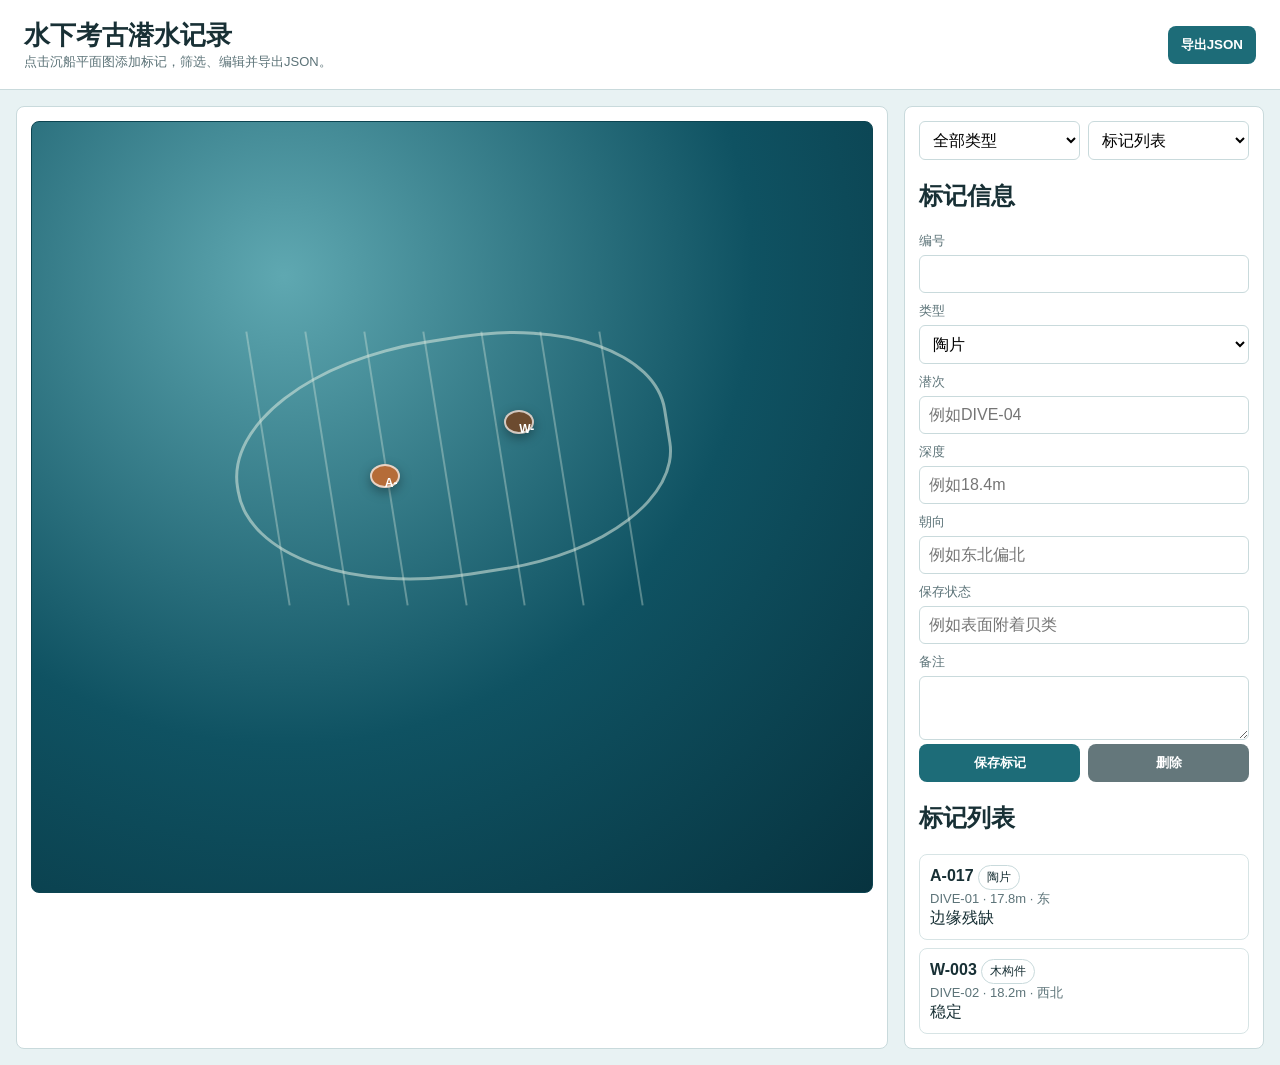
==== index.html @ 4ad2156d "chore: initial environment snapshot" ====
<!doctype html>
<html lang="zh-CN">
<head>
  <meta charset="utf-8">
  <meta name="viewport" content="width=device-width, initial-scale=1">
  <title>水下考古潜水记录</title>
  <style>
    * { box-sizing: border-box; }
    body { margin: 0; font-family: Arial, "PingFang SC", sans-serif; background: #e8f2f3; color: #183035; }
    header { padding: 18px 24px; background: #fff; border-bottom: 1px solid #c9dadc; display: flex; justify-content: space-between; gap: 16px; align-items: center; }
    h1 { margin: 0; font-size: 26px; }
    button { border: 0; border-radius: 8px; padding: 10px 13px; background: #1d6c78; color: #fff; font-weight: 800; cursor: pointer; }
    button.secondary { background: #64777b; }
    input, select, textarea { width: 100%; border: 1px solid #c9dadc; border-radius: 6px; padding: 9px; font: inherit; background: #fff; }
    textarea { min-height: 64px; }
    label { display: block; margin: 9px 0 5px; color: #5c7378; font-size: 13px; }
    .app { display: grid; grid-template-columns: 1fr 360px; gap: 16px; padding: 16px; }
    .panel { background: #fff; border: 1px solid #c9dadc; border-radius: 8px; padding: 14px; }
    .map { position: relative; height: calc(100vh - 128px); min-height: 560px; overflow: hidden; background: radial-gradient(circle at 30% 20%, #5fa8b1, #0f5262 55%, #07333f); border-radius: 8px; border: 1px solid #0c4451; cursor: crosshair; }
    .wreck { position: absolute; left: 24%; top: 28%; width: 52%; height: 31%; border: 3px solid rgba(220,235,224,.55); border-radius: 48% 44% 42% 50%; transform: rotate(-9deg); }
    .rib { position: absolute; width: 2px; height: 36%; background: rgba(220,235,224,.35); top: 27%; transform: rotate(-9deg); }
    .marker { position: absolute; width: 22px; height: 22px; border-radius: 50%; display: grid; place-items: center; color: #fff; font-size: 12px; font-weight: 800; transform: translate(-50%, -50%); border: 2px solid rgba(255,255,255,.7); box-shadow: 0 4px 12px rgba(0,0,0,.35); cursor: pointer; }
    .marker.selected { outline: 4px solid rgba(255,234,124,.75); }
    .ceramic { background: #b56c38; } .wood { background: #6c4b2f; } .metal { background: #6e7880; } .unknown { background: #725ca6; }
    .toolbar { display: grid; grid-template-columns: 1fr 1fr; gap: 8px; margin-bottom: 10px; }
    .list { display: grid; gap: 8px; max-height: 330px; overflow: auto; }
    .item { border: 1px solid #d7e4e5; border-radius: 8px; padding: 10px; cursor: pointer; }
    .item.active { border-color: #1d6c78; background: #eef8f9; }
    .timeline { display: grid; gap: 8px; max-height: 240px; overflow: auto; }
    .pill { display: inline-block; padding: 3px 8px; border: 1px solid #c9dadc; border-radius: 999px; font-size: 12px; }
    .muted { color: #5c7378; font-size: 13px; }
    @media (max-width: 980px) { header { display: block; } .app { grid-template-columns: 1fr; } .map { height: 560px; } }
  </style>
</head>
<body>
  <header>
    <div><h1>水下考古潜水记录</h1><div class="muted">点击沉船平面图添加标记，筛选、编辑并导出JSON。</div></div>
    <button id="exportBtn">导出JSON</button>
  </header>
  <main class="app">
    <section class="panel">
      <div class="map" id="map"><div class="wreck"></div></div>
    </section>
    <aside class="panel">
      <div class="toolbar">
        <select id="filter"><option value="">全部类型</option><option value="ceramic">陶片</option><option value="wood">木构件</option><option value="metal">金属件</option><option value="unknown">未知物</option></select>
        <select id="view"><option value="list">标记列表</option><option value="timeline">潜次时间线</option></select>
      </div>
      <form id="form">
        <h2>标记信息</h2>
        <input name="id" type="hidden">
        <label>编号</label><input name="code" required>
        <label>类型</label><select name="type"><option value="ceramic">陶片</option><option value="wood">木构件</option><option value="metal">金属件</option><option value="unknown">未知物</option></select>
        <label>潜次</label><input name="dive" placeholder="例如DIVE-04" required>
        <label>深度</label><input name="depth" placeholder="例如18.4m" required>
        <label>朝向</label><input name="orientation" placeholder="例如东北偏北">
        <label>保存状态</label><input name="condition" placeholder="例如表面附着贝类">
        <label>备注</label><textarea name="note"></textarea>
        <div class="toolbar"><button>保存标记</button><button type="button" id="deleteBtn" class="secondary">删除</button></div>
      </form>
      <h2 id="listTitle">标记列表</h2>
      <div id="list" class="list"></div>
    </aside>
  </main>
  <script>
    const map = document.querySelector("#map");
    const form = document.querySelector("#form");
    const list = document.querySelector("#list");
    const filter = document.querySelector("#filter");
    const view = document.querySelector("#view");
    const listTitle = document.querySelector("#listTitle");
    const typeNames = { ceramic: "陶片", wood: "木构件", metal: "金属件", unknown: "未知物" };
    let marks = JSON.parse(localStorage.getItem("zfl30Marks") || "[]");
    let pending = null;
    if (!marks.length) {
      marks = [
        { id: crypto.randomUUID(), code: "A-017", type: "ceramic", dive: "DIVE-01", x: 42, y: 46, depth: "17.8m", orientation: "东", condition: "边缘残缺", note: "靠近船肋" },
        { id: crypto.randomUUID(), code: "W-003", type: "wood", dive: "DIVE-02", x: 58, y: 39, depth: "18.2m", orientation: "西北", condition: "稳定", note: "疑似横梁" }
      ];
      save();
    }
    for (let i = 0; i < 7; i++) {
      const rib = document.createElement("div");
      rib.className = "rib";
      rib.style.left = 28 + i * 7 + "%";
      map.appendChild(rib);
    }
    function save() { localStorage.setItem("zfl30Marks", JSON.stringify(marks)); }
    function render() {
      map.querySelectorAll(".marker").forEach(el => el.remove());
      const filtered = filter.value ? marks.filter(m => m.type === filter.value) : marks;
      filtered.forEach(mark => {
        const el = document.createElement("button");
        el.className = "marker " + mark.type + (mark.id === form.id.value ? " selected" : "");
        el.style.left = mark.x + "%";
        el.style.top = mark.y + "%";
        el.textContent = mark.code.slice(0, 2);
        el.onclick = event => { event.stopPropagation(); edit(mark.id); };
        map.appendChild(el);
      });
      if (view.value === "timeline") renderTimeline(filtered);
      else renderList(filtered);
    }
    function renderList(data) {
      listTitle.textContent = "标记列表";
      list.className = "list";
      list.innerHTML = data.map(m => '<div class="item '+(m.id===form.id.value?'active':'')+'" data-id="'+m.id+'"><b>'+m.code+'</b> <span class="pill">'+typeNames[m.type]+'</span><div class="muted">'+m.dive+' · '+m.depth+' · '+m.orientation+'</div><div>'+m.condition+'</div></div>').join("");
      list.querySelectorAll("[data-id]").forEach(el => el.onclick = () => edit(el.dataset.id));
    }
    function renderTimeline(data) {
      listTitle.textContent = "潜次时间线";
      list.className = "timeline";
      const groups = data.reduce((map, item) => ((map[item.dive] ||= []).push(item), map), {});
      list.innerHTML = Object.entries(groups).map(([dive, items]) => '<div class="item"><b>'+dive+'</b><div class="muted">新增'+items.length+'个标记</div>'+items.map(i => '<div>'+i.code+' · '+typeNames[i.type]+'</div>').join("")+'</div>').join("");
    }
    function edit(id) {
      const mark = marks.find(m => m.id === id);
      if (!mark) return;
      for (const [key, value] of Object.entries(mark)) if (form[key]) form[key].value = value;
      pending = { x: mark.x, y: mark.y };
      render();
    }
    map.addEventListener("click", event => {
      const rect = map.getBoundingClientRect();
      pending = { x: Number(((event.clientX - rect.left) / rect.width * 100).toFixed(2)), y: Number(((event.clientY - rect.top) / rect.height * 100).toFixed(2)) };
      form.reset();
      form.id.value = "";
      form.code.value = "M-" + String(marks.length + 1).padStart(3, "0");
      form.dive.value = "DIVE-01";
      render();
    });
    form.onsubmit = event => {
      event.preventDefault();
      if (!pending) pending = { x: 50, y: 50 };
      const data = Object.fromEntries(new FormData(form).entries());
      if (data.id) Object.assign(marks.find(m => m.id === data.id), data, pending);
      else marks.push({ ...data, id: crypto.randomUUID(), ...pending });
      save(); render();
    };
    document.querySelector("#deleteBtn").onclick = () => {
      if (!form.id.value) return;
      marks = marks.filter(m => m.id !== form.id.value);
      form.reset(); pending = null; save(); render();
    };
    document.querySelector("#exportBtn").onclick = () => {
      const blob = new Blob([JSON.stringify(marks, null, 2)], { type: "application/json" });
      const a = document.createElement("a");
      a.href = URL.createObjectURL(blob); a.download = "dive-marks.json"; a.click(); URL.revokeObjectURL(a.href);
    };
    filter.onchange = render; view.onchange = render;
    render();
  </script>
</body>
</html>
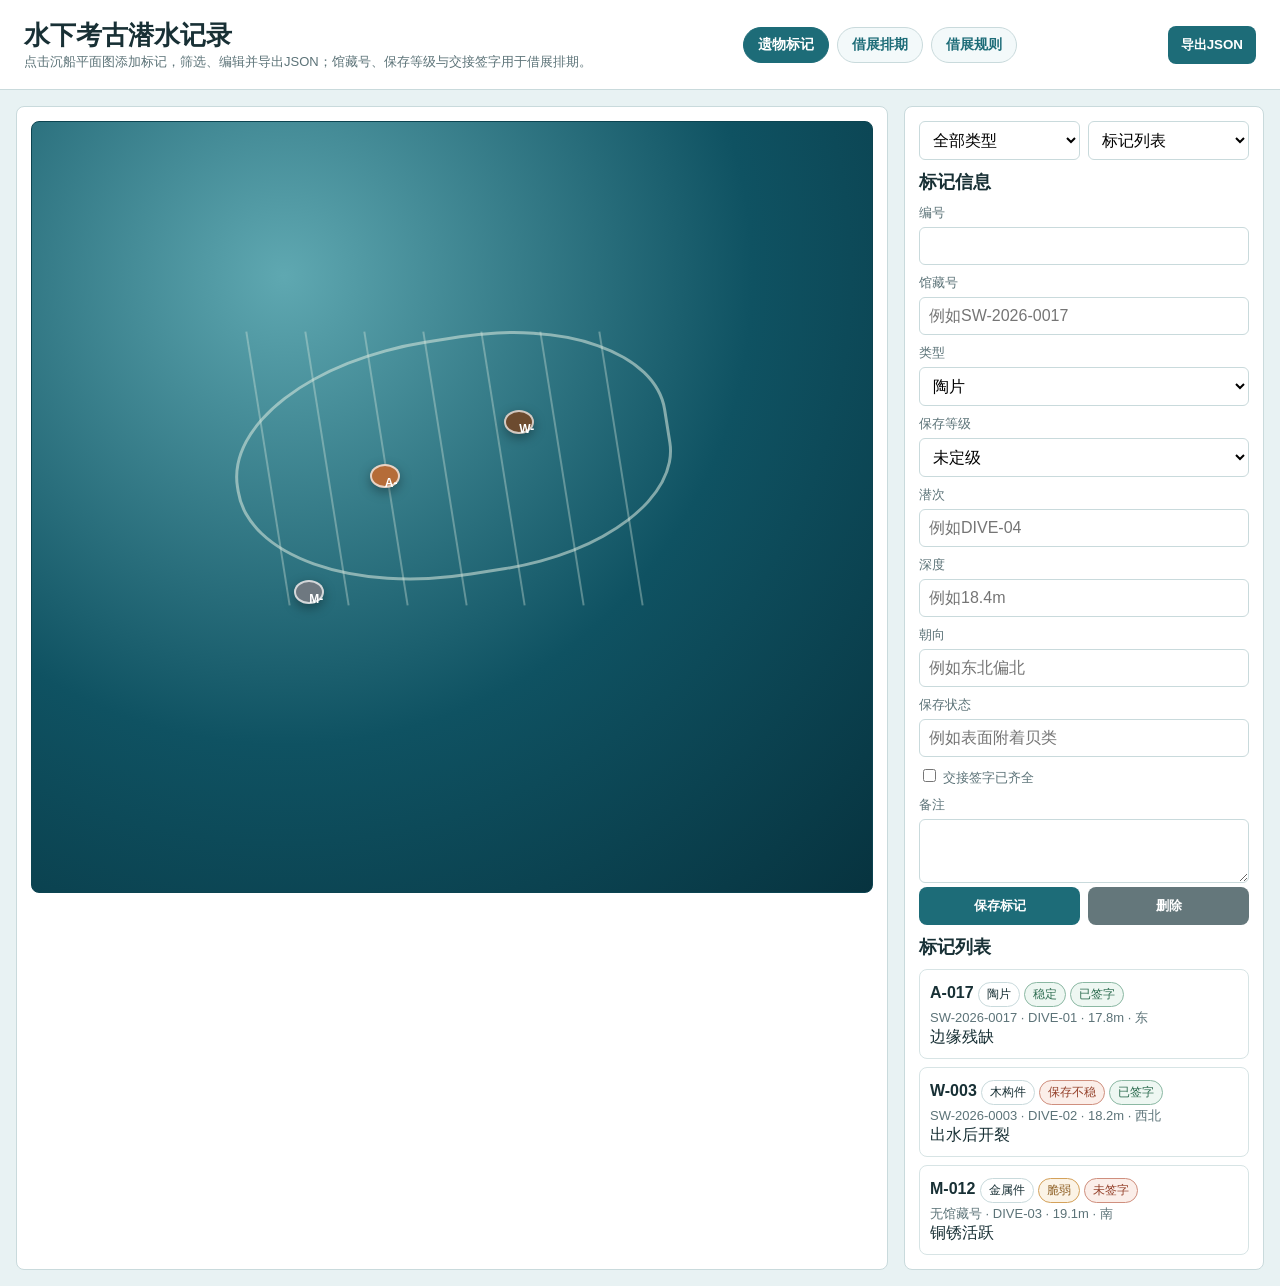
==== commit 8818ef5b: "fix: model A first-round result" ====
--- a/index.html
+++ b/index.html
@@ -3,38 +3,13 @@
 <head>
   <meta charset="utf-8">
   <meta name="viewport" content="width=device-width, initial-scale=1">
-  <title>水下考古潜水记录</title>
-  <style>
-    * { box-sizing: border-box; }
-    body { margin: 0; font-family: Arial, "PingFang SC", sans-serif; background: #e8f2f3; color: #183035; }
-    header { padding: 18px 24px; background: #fff; border-bottom: 1px solid #c9dadc; display: flex; justify-content: space-between; gap: 16px; align-items: center; }
-    h1 { margin: 0; font-size: 26px; }
-    button { border: 0; border-radius: 8px; padding: 10px 13px; background: #1d6c78; color: #fff; font-weight: 800; cursor: pointer; }
-    button.secondary { background: #64777b; }
-    input, select, textarea { width: 100%; border: 1px solid #c9dadc; border-radius: 6px; padding: 9px; font: inherit; background: #fff; }
-    textarea { min-height: 64px; }
-    label { display: block; margin: 9px 0 5px; color: #5c7378; font-size: 13px; }
-    .app { display: grid; grid-template-columns: 1fr 360px; gap: 16px; padding: 16px; }
-    .panel { background: #fff; border: 1px solid #c9dadc; border-radius: 8px; padding: 14px; }
-    .map { position: relative; height: calc(100vh - 128px); min-height: 560px; overflow: hidden; background: radial-gradient(circle at 30% 20%, #5fa8b1, #0f5262 55%, #07333f); border-radius: 8px; border: 1px solid #0c4451; cursor: crosshair; }
-    .wreck { position: absolute; left: 24%; top: 28%; width: 52%; height: 31%; border: 3px solid rgba(220,235,224,.55); border-radius: 48% 44% 42% 50%; transform: rotate(-9deg); }
-    .rib { position: absolute; width: 2px; height: 36%; background: rgba(220,235,224,.35); top: 27%; transform: rotate(-9deg); }
-    .marker { position: absolute; width: 22px; height: 22px; border-radius: 50%; display: grid; place-items: center; color: #fff; font-size: 12px; font-weight: 800; transform: translate(-50%, -50%); border: 2px solid rgba(255,255,255,.7); box-shadow: 0 4px 12px rgba(0,0,0,.35); cursor: pointer; }
-    .marker.selected { outline: 4px solid rgba(255,234,124,.75); }
-    .ceramic { background: #b56c38; } .wood { background: #6c4b2f; } .metal { background: #6e7880; } .unknown { background: #725ca6; }
-    .toolbar { display: grid; grid-template-columns: 1fr 1fr; gap: 8px; margin-bottom: 10px; }
-    .list { display: grid; gap: 8px; max-height: 330px; overflow: auto; }
-    .item { border: 1px solid #d7e4e5; border-radius: 8px; padding: 10px; cursor: pointer; }
-    .item.active { border-color: #1d6c78; background: #eef8f9; }
-    .timeline { display: grid; gap: 8px; max-height: 240px; overflow: auto; }
-    .pill { display: inline-block; padding: 3px 8px; border: 1px solid #c9dadc; border-radius: 999px; font-size: 12px; }
-    .muted { color: #5c7378; font-size: 13px; }
-    @media (max-width: 980px) { header { display: block; } .app { grid-template-columns: 1fr; } .map { height: 560px; } }
-  </style>
+  <title>遗物标记 · 水下考古潜水记录</title>
+  <link rel="stylesheet" href="css/app.css">
 </head>
 <body>
-  <header>
-    <div><h1>水下考古潜水记录</h1><div class="muted">点击沉船平面图添加标记，筛选、编辑并导出JSON。</div></div>
+  <header id="topbar">
+    <div><h1>水下考古潜水记录</h1><div class="muted">点击沉船平面图添加标记，筛选、编辑并导出JSON；馆藏号、保存等级与交接签字用于借展排期。</div></div>
+    <nav id="nav"></nav>
     <button id="exportBtn">导出JSON</button>
   </header>
   <main class="app">
@@ -50,11 +25,14 @@
         <h2>标记信息</h2>
         <input name="id" type="hidden">
         <label>编号</label><input name="code" required>
+        <label>馆藏号</label><input name="accession" placeholder="例如SW-2026-0017">
         <label>类型</label><select name="type"><option value="ceramic">陶片</option><option value="wood">木构件</option><option value="metal">金属件</option><option value="unknown">未知物</option></select>
+        <label>保存等级</label><select name="grade"></select>
         <label>潜次</label><input name="dive" placeholder="例如DIVE-04" required>
         <label>深度</label><input name="depth" placeholder="例如18.4m" required>
         <label>朝向</label><input name="orientation" placeholder="例如东北偏北">
         <label>保存状态</label><input name="condition" placeholder="例如表面附着贝类">
+        <label><input type="checkbox" name="signed" style="width:auto"> 交接签字已齐全</label>
         <label>备注</label><textarea name="note"></textarea>
         <div class="toolbar"><button>保存标记</button><button type="button" id="deleteBtn" class="secondary">删除</button></div>
       </form>
@@ -62,6 +40,9 @@
       <div id="list" class="list"></div>
     </aside>
   </main>
+  <script src="js/rules.js"></script>
+  <script src="js/store.js"></script>
+  <script src="js/nav.js"></script>
   <script>
     const map = document.querySelector("#map");
     const form = document.querySelector("#form");
@@ -70,22 +51,26 @@
     const view = document.querySelector("#view");
     const listTitle = document.querySelector("#listTitle");
     const typeNames = { ceramic: "陶片", wood: "木构件", metal: "金属件", unknown: "未知物" };
-    let marks = JSON.parse(localStorage.getItem("zfl30Marks") || "[]");
+    STORE.seed();
+    let marks = STORE.getMarks();
     let pending = null;
-    if (!marks.length) {
-      marks = [
-        { id: crypto.randomUUID(), code: "A-017", type: "ceramic", dive: "DIVE-01", x: 42, y: 46, depth: "17.8m", orientation: "东", condition: "边缘残缺", note: "靠近船肋" },
-        { id: crypto.randomUUID(), code: "W-003", type: "wood", dive: "DIVE-02", x: 58, y: 39, depth: "18.2m", orientation: "西北", condition: "稳定", note: "疑似横梁" }
-      ];
-      save();
-    }
+
+    // 保存等级选项来自借展规则（js/rules.js 唯一出处）
+    form.grade.innerHTML = '<option value="">未定级</option>' +
+      LOAN_RULES.RELIC_GRADES.map(g => '<option value="' + g.value + '">' + g.label + "</option>").join("");
+
     for (let i = 0; i < 7; i++) {
       const rib = document.createElement("div");
       rib.className = "rib";
       rib.style.left = 28 + i * 7 + "%";
       map.appendChild(rib);
     }
-    function save() { localStorage.setItem("zfl30Marks", JSON.stringify(marks)); }
+    function save() { STORE.saveMarks(marks); }
+    function gradePill(m) {
+      if (!m.grade) return '<span class="pill warn">未定级</span>';
+      const cls = m.grade === "unstable" ? "bad" : m.grade === "fragile" ? "warn" : "ok";
+      return '<span class="pill ' + cls + '">' + LOAN_RULES.gradeLabel(m.grade) + "</span>";
+    }
     function render() {
       map.querySelectorAll(".marker").forEach(el => el.remove());
       const filtered = filter.value ? marks.filter(m => m.type === filter.value) : marks;
@@ -104,7 +89,7 @@
     function renderList(data) {
       listTitle.textContent = "标记列表";
       list.className = "list";
-      list.innerHTML = data.map(m => '<div class="item '+(m.id===form.id.value?'active':'')+'" data-id="'+m.id+'"><b>'+m.code+'</b> <span class="pill">'+typeNames[m.type]+'</span><div class="muted">'+m.dive+' · '+m.depth+' · '+m.orientation+'</div><div>'+m.condition+'</div></div>').join("");
+      list.innerHTML = data.map(m => '<div class="item '+(m.id===form.id.value?'active':'')+'" data-id="'+m.id+'"><b>'+m.code+'</b> <span class="pill">'+typeNames[m.type]+'</span>'+gradePill(m)+(m.signed?'<span class="pill ok">已签字</span>':'<span class="pill bad">未签字</span>')+'<div class="muted">'+(m.accession||'无馆藏号')+' · '+m.dive+' · '+m.depth+' · '+m.orientation+'</div><div>'+m.condition+'</div></div>').join("");
       list.querySelectorAll("[data-id]").forEach(el => el.onclick = () => edit(el.dataset.id));
     }
     function renderTimeline(data) {
@@ -116,7 +101,11 @@
     function edit(id) {
       const mark = marks.find(m => m.id === id);
       if (!mark) return;
-      for (const [key, value] of Object.entries(mark)) if (form[key]) form[key].value = value;
+      for (const [key, value] of Object.entries(mark)) {
+        if (!form[key]) continue;
+        if (form[key].type === "checkbox") form[key].checked = !!value;
+        else form[key].value = value;
+      }
       pending = { x: mark.x, y: mark.y };
       render();
     }
@@ -133,6 +122,7 @@
       event.preventDefault();
       if (!pending) pending = { x: 50, y: 50 };
       const data = Object.fromEntries(new FormData(form).entries());
+      data.signed = form.signed.checked;
       if (data.id) Object.assign(marks.find(m => m.id === data.id), data, pending);
       else marks.push({ ...data, id: crypto.randomUUID(), ...pending });
       save(); render();
--- a/css/app.css
+++ b/css/app.css
@@ -0,0 +1,72 @@
+* { box-sizing: border-box; }
+body { margin: 0; font-family: Arial, "PingFang SC", sans-serif; background: #e8f2f3; color: #183035; }
+header { padding: 18px 24px; background: #fff; border-bottom: 1px solid #c9dadc; display: flex; justify-content: space-between; gap: 16px; align-items: center; flex-wrap: wrap; }
+h1 { margin: 0; font-size: 26px; }
+h2 { margin: 6px 0 10px; font-size: 18px; }
+h3 { margin: 0 0 6px; font-size: 15px; }
+button { border: 0; border-radius: 8px; padding: 10px 13px; background: #1d6c78; color: #fff; font-weight: 800; cursor: pointer; }
+button.secondary { background: #64777b; }
+button.tiny { padding: 6px 9px; font-size: 12px; border-radius: 6px; }
+input, select, textarea { width: 100%; border: 1px solid #c9dadc; border-radius: 6px; padding: 9px; font: inherit; background: #fff; }
+textarea { min-height: 64px; }
+label { display: block; margin: 9px 0 5px; color: #5c7378; font-size: 13px; }
+
+/* 页面连接：唯一导航来源（js/nav.js 注入） */
+nav#nav { display: flex; gap: 8px; flex: 1; justify-content: center; flex-wrap: wrap; }
+nav#nav a { padding: 8px 14px; border-radius: 999px; border: 1px solid #c9dadc; text-decoration: none; color: #1d6c78; font-weight: 700; font-size: 14px; background: #f3f9fa; }
+nav#nav a.active { background: #1d6c78; color: #fff; border-color: #1d6c78; }
+
+.app { display: grid; grid-template-columns: 1fr 360px; gap: 16px; padding: 16px; }
+.panel { background: #fff; border: 1px solid #c9dadc; border-radius: 8px; padding: 14px; }
+.map { position: relative; height: calc(100vh - 128px); min-height: 560px; overflow: hidden; background: radial-gradient(circle at 30% 20%, #5fa8b1, #0f5262 55%, #07333f); border-radius: 8px; border: 1px solid #0c4451; cursor: crosshair; }
+.wreck { position: absolute; left: 24%; top: 28%; width: 52%; height: 31%; border: 3px solid rgba(220,235,224,.55); border-radius: 48% 44% 42% 50%; transform: rotate(-9deg); }
+.rib { position: absolute; width: 2px; height: 36%; background: rgba(220,235,224,.35); top: 27%; transform: rotate(-9deg); }
+.marker { position: absolute; width: 22px; height: 22px; border-radius: 50%; display: grid; place-items: center; color: #fff; font-size: 12px; font-weight: 800; transform: translate(-50%, -50%); border: 2px solid rgba(255,255,255,.7); box-shadow: 0 4px 12px rgba(0,0,0,.35); cursor: pointer; }
+.marker.selected { outline: 4px solid rgba(255,234,124,.75); }
+.ceramic { background: #b56c38; } .wood { background: #6c4b2f; } .metal { background: #6e7880; } .unknown { background: #725ca6; }
+
+.toolbar { display: grid; grid-template-columns: 1fr 1fr; gap: 8px; margin-bottom: 10px; }
+.list { display: grid; gap: 8px; max-height: 330px; overflow: auto; }
+.item { border: 1px solid #d7e4e5; border-radius: 8px; padding: 10px; cursor: pointer; }
+.item.active { border-color: #1d6c78; background: #eef8f9; }
+.timeline { display: grid; gap: 8px; max-height: 240px; overflow: auto; }
+.pill { display: inline-block; padding: 3px 8px; border: 1px solid #c9dadc; border-radius: 999px; font-size: 12px; margin: 2px 4px 2px 0; }
+.pill.ok { border-color: #8bb8a3; color: #2c6b4f; background: #eef7f2; }
+.pill.warn { border-color: #d4a15a; color: #8a5a1d; background: #fbf3e6; }
+.pill.bad { border-color: #cf8f7e; color: #94402a; background: #fbeee9; }
+.muted { color: #5c7378; font-size: 13px; }
+
+/* 借展排期页 */
+.loan-grid { display: grid; grid-template-columns: 1fr 380px; gap: 16px; padding: 16px; align-items: start; }
+.stack { display: grid; gap: 16px; }
+.card { border: 1px solid #d7e4e5; border-radius: 8px; padding: 12px; margin-bottom: 10px; background: #fcfefe; }
+.card .row { display: flex; gap: 8px; flex-wrap: wrap; align-items: center; margin-top: 8px; }
+.card .row > * { flex: 1; min-width: 130px; }
+.card .row .keep { flex: 0 0 auto; min-width: 0; }
+.badge { display: inline-block; padding: 3px 10px; border-radius: 999px; font-size: 12px; font-weight: 700; }
+.b-pending { background: #f6e3c4; color: #8a5a1d; }
+.b-scheduled { background: #d9eef0; color: #1d6c78; }
+.b-departed { background: #d8e3f4; color: #2c4a86; }
+.b-returned { background: #e6e9ea; color: #5c7378; }
+.msg { margin-top: 8px; font-size: 13px; min-height: 18px; }
+.msg.error { color: #94402a; }
+.msg.ok { color: #2c6b4f; }
+.hint { border: 1px dashed #c9dadc; border-radius: 6px; padding: 8px 10px; font-size: 13px; color: #5c7378; background: #f7fbfb; margin-top: 8px; }
+.reasons { color: #94402a; font-size: 13px; margin: 6px 0; }
+.slot { border: 1px solid #d7e4e5; border-radius: 6px; padding: 8px 10px; margin-bottom: 6px; font-size: 13px; }
+.slot .seg { display: block; padding: 3px 0; }
+details.handover { margin-top: 8px; border-top: 1px dashed #d7e4e5; padding-top: 8px; }
+details.handover dl, .rule-table dl { display: grid; grid-template-columns: 96px 1fr; gap: 3px 10px; margin: 8px 0; font-size: 13px; }
+details.handover dt, .rule-table dt { color: #5c7378; }
+details.handover dd, .rule-table dd { margin: 0; }
+.rev { font-size: 13px; padding: 4px 0; border-bottom: 1px dotted #d7e4e5; }
+.rule-table { border: 1px solid #d7e4e5; border-radius: 8px; padding: 12px; margin-bottom: 14px; background: #fcfefe; }
+.rule-table ul { margin: 6px 0; padding-left: 20px; }
+.rule-table li { margin: 4px 0; }
+
+@media (max-width: 980px) {
+  header { display: block; }
+  nav#nav { justify-content: flex-start; margin: 10px 0; }
+  .app, .loan-grid { grid-template-columns: 1fr; }
+  .map { height: 560px; }
+}
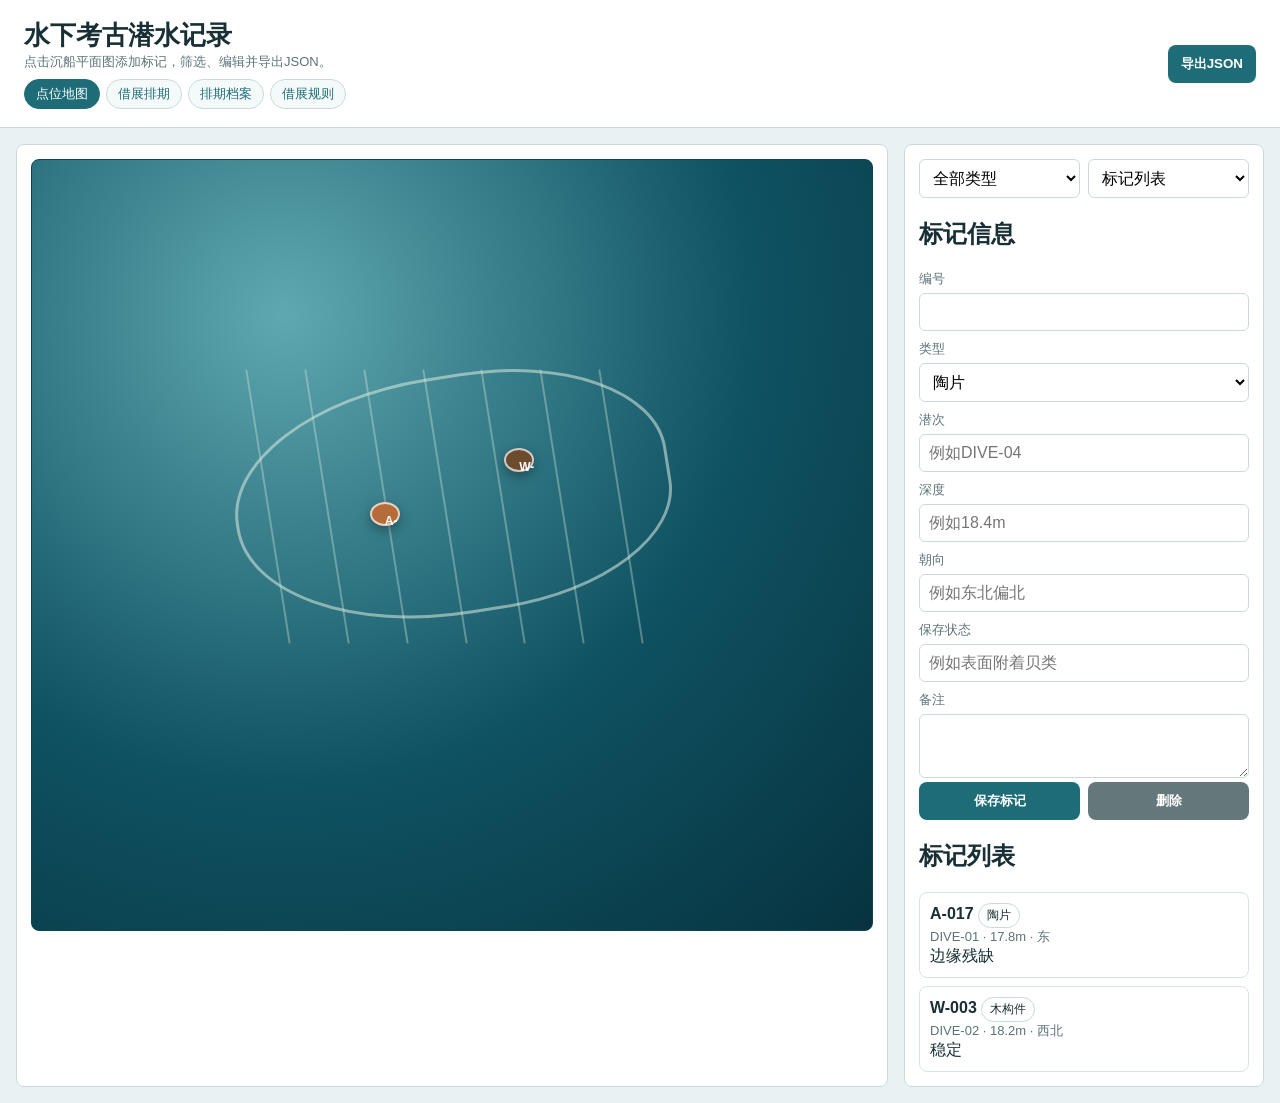
==== commit 81af6f93: "fix: model B first-round result" ====
--- a/index.html
+++ b/index.html
@@ -3,13 +3,41 @@
 <head>
   <meta charset="utf-8">
   <meta name="viewport" content="width=device-width, initial-scale=1">
-  <title>遗物标记 · 水下考古潜水记录</title>
-  <link rel="stylesheet" href="css/app.css">
+  <title>水下考古潜水记录</title>
+  <style>
+    * { box-sizing: border-box; }
+    body { margin: 0; font-family: Arial, "PingFang SC", sans-serif; background: #e8f2f3; color: #183035; }
+    header { padding: 18px 24px; background: #fff; border-bottom: 1px solid #c9dadc; display: flex; justify-content: space-between; gap: 16px; align-items: center; }
+    h1 { margin: 0; font-size: 26px; }
+    button { border: 0; border-radius: 8px; padding: 10px 13px; background: #1d6c78; color: #fff; font-weight: 800; cursor: pointer; }
+    button.secondary { background: #64777b; }
+    input, select, textarea { width: 100%; border: 1px solid #c9dadc; border-radius: 6px; padding: 9px; font: inherit; background: #fff; }
+    textarea { min-height: 64px; }
+    label { display: block; margin: 9px 0 5px; color: #5c7378; font-size: 13px; }
+    .app { display: grid; grid-template-columns: 1fr 360px; gap: 16px; padding: 16px; }
+    .panel { background: #fff; border: 1px solid #c9dadc; border-radius: 8px; padding: 14px; }
+    .map { position: relative; height: calc(100vh - 128px); min-height: 560px; overflow: hidden; background: radial-gradient(circle at 30% 20%, #5fa8b1, #0f5262 55%, #07333f); border-radius: 8px; border: 1px solid #0c4451; cursor: crosshair; }
+    .wreck { position: absolute; left: 24%; top: 28%; width: 52%; height: 31%; border: 3px solid rgba(220,235,224,.55); border-radius: 48% 44% 42% 50%; transform: rotate(-9deg); }
+    .rib { position: absolute; width: 2px; height: 36%; background: rgba(220,235,224,.35); top: 27%; transform: rotate(-9deg); }
+    .marker { position: absolute; width: 22px; height: 22px; border-radius: 50%; display: grid; place-items: center; color: #fff; font-size: 12px; font-weight: 800; transform: translate(-50%, -50%); border: 2px solid rgba(255,255,255,.7); box-shadow: 0 4px 12px rgba(0,0,0,.35); cursor: pointer; }
+    .marker.selected { outline: 4px solid rgba(255,234,124,.75); }
+    .ceramic { background: #b56c38; } .wood { background: #6c4b2f; } .metal { background: #6e7880; } .unknown { background: #725ca6; }
+    .toolbar { display: grid; grid-template-columns: 1fr 1fr; gap: 8px; margin-bottom: 10px; }
+    .list { display: grid; gap: 8px; max-height: 330px; overflow: auto; }
+    .item { border: 1px solid #d7e4e5; border-radius: 8px; padding: 10px; cursor: pointer; }
+    .item.active { border-color: #1d6c78; background: #eef8f9; }
+    .timeline { display: grid; gap: 8px; max-height: 240px; overflow: auto; }
+    .pill { display: inline-block; padding: 3px 8px; border: 1px solid #c9dadc; border-radius: 999px; font-size: 12px; }
+    .muted { color: #5c7378; font-size: 13px; }
+    .sitenav { display: flex; gap: 6px; flex-wrap: wrap; margin-top: 8px; }
+    .navlink { padding: 5px 11px; border: 1px solid #c9dadc; border-radius: 999px; font-size: 13px; color: #1d6c78; text-decoration: none; background: #f4fafa; }
+    .navlink.active { background: #1d6c78; color: #fff; border-color: #1d6c78; }
+    @media (max-width: 980px) { header { display: block; } .app { grid-template-columns: 1fr; } .map { height: 560px; } }
+  </style>
 </head>
 <body>
-  <header id="topbar">
-    <div><h1>水下考古潜水记录</h1><div class="muted">点击沉船平面图添加标记，筛选、编辑并导出JSON；馆藏号、保存等级与交接签字用于借展排期。</div></div>
-    <nav id="nav"></nav>
+  <header>
+    <div><h1>水下考古潜水记录</h1><div class="muted">点击沉船平面图添加标记，筛选、编辑并导出JSON。</div><nav id="siteNav"></nav></div>
     <button id="exportBtn">导出JSON</button>
   </header>
   <main class="app">
@@ -25,14 +53,11 @@
         <h2>标记信息</h2>
         <input name="id" type="hidden">
         <label>编号</label><input name="code" required>
-        <label>馆藏号</label><input name="accession" placeholder="例如SW-2026-0017">
         <label>类型</label><select name="type"><option value="ceramic">陶片</option><option value="wood">木构件</option><option value="metal">金属件</option><option value="unknown">未知物</option></select>
-        <label>保存等级</label><select name="grade"></select>
         <label>潜次</label><input name="dive" placeholder="例如DIVE-04" required>
         <label>深度</label><input name="depth" placeholder="例如18.4m" required>
         <label>朝向</label><input name="orientation" placeholder="例如东北偏北">
         <label>保存状态</label><input name="condition" placeholder="例如表面附着贝类">
-        <label><input type="checkbox" name="signed" style="width:auto"> 交接签字已齐全</label>
         <label>备注</label><textarea name="note"></textarea>
         <div class="toolbar"><button>保存标记</button><button type="button" id="deleteBtn" class="secondary">删除</button></div>
       </form>
@@ -40,9 +65,6 @@
       <div id="list" class="list"></div>
     </aside>
   </main>
-  <script src="js/rules.js"></script>
-  <script src="js/store.js"></script>
-  <script src="js/nav.js"></script>
   <script>
     const map = document.querySelector("#map");
     const form = document.querySelector("#form");
@@ -51,26 +73,22 @@
     const view = document.querySelector("#view");
     const listTitle = document.querySelector("#listTitle");
     const typeNames = { ceramic: "陶片", wood: "木构件", metal: "金属件", unknown: "未知物" };
-    STORE.seed();
-    let marks = STORE.getMarks();
+    let marks = JSON.parse(localStorage.getItem("zfl30Marks") || "[]");
     let pending = null;
-
-    // 保存等级选项来自借展规则（js/rules.js 唯一出处）
-    form.grade.innerHTML = '<option value="">未定级</option>' +
-      LOAN_RULES.RELIC_GRADES.map(g => '<option value="' + g.value + '">' + g.label + "</option>").join("");
-
+    if (!marks.length) {
+      marks = [
+        { id: crypto.randomUUID(), code: "A-017", type: "ceramic", dive: "DIVE-01", x: 42, y: 46, depth: "17.8m", orientation: "东", condition: "边缘残缺", note: "靠近船肋" },
+        { id: crypto.randomUUID(), code: "W-003", type: "wood", dive: "DIVE-02", x: 58, y: 39, depth: "18.2m", orientation: "西北", condition: "稳定", note: "疑似横梁" }
+      ];
+      save();
+    }
     for (let i = 0; i < 7; i++) {
       const rib = document.createElement("div");
       rib.className = "rib";
       rib.style.left = 28 + i * 7 + "%";
       map.appendChild(rib);
     }
-    function save() { STORE.saveMarks(marks); }
-    function gradePill(m) {
-      if (!m.grade) return '<span class="pill warn">未定级</span>';
-      const cls = m.grade === "unstable" ? "bad" : m.grade === "fragile" ? "warn" : "ok";
-      return '<span class="pill ' + cls + '">' + LOAN_RULES.gradeLabel(m.grade) + "</span>";
-    }
+    function save() { localStorage.setItem("zfl30Marks", JSON.stringify(marks)); }
     function render() {
       map.querySelectorAll(".marker").forEach(el => el.remove());
       const filtered = filter.value ? marks.filter(m => m.type === filter.value) : marks;
@@ -89,7 +107,7 @@
     function renderList(data) {
       listTitle.textContent = "标记列表";
       list.className = "list";
-      list.innerHTML = data.map(m => '<div class="item '+(m.id===form.id.value?'active':'')+'" data-id="'+m.id+'"><b>'+m.code+'</b> <span class="pill">'+typeNames[m.type]+'</span>'+gradePill(m)+(m.signed?'<span class="pill ok">已签字</span>':'<span class="pill bad">未签字</span>')+'<div class="muted">'+(m.accession||'无馆藏号')+' · '+m.dive+' · '+m.depth+' · '+m.orientation+'</div><div>'+m.condition+'</div></div>').join("");
+      list.innerHTML = data.map(m => '<div class="item '+(m.id===form.id.value?'active':'')+'" data-id="'+m.id+'"><b>'+m.code+'</b> <span class="pill">'+typeNames[m.type]+'</span><div class="muted">'+m.dive+' · '+m.depth+' · '+m.orientation+'</div><div>'+m.condition+'</div></div>').join("");
       list.querySelectorAll("[data-id]").forEach(el => el.onclick = () => edit(el.dataset.id));
     }
     function renderTimeline(data) {
@@ -101,11 +119,7 @@
     function edit(id) {
       const mark = marks.find(m => m.id === id);
       if (!mark) return;
-      for (const [key, value] of Object.entries(mark)) {
-        if (!form[key]) continue;
-        if (form[key].type === "checkbox") form[key].checked = !!value;
-        else form[key].value = value;
-      }
+      for (const [key, value] of Object.entries(mark)) if (form[key]) form[key].value = value;
       pending = { x: mark.x, y: mark.y };
       render();
     }
@@ -122,7 +136,6 @@
       event.preventDefault();
       if (!pending) pending = { x: 50, y: 50 };
       const data = Object.fromEntries(new FormData(form).entries());
-      data.signed = form.signed.checked;
       if (data.id) Object.assign(marks.find(m => m.id === data.id), data, pending);
       else marks.push({ ...data, id: crypto.randomUUID(), ...pending });
       save(); render();
@@ -140,5 +153,6 @@
     filter.onchange = render; view.onchange = render;
     render();
   </script>
+  <script src="nav.js"></script>
 </body>
 </html>
